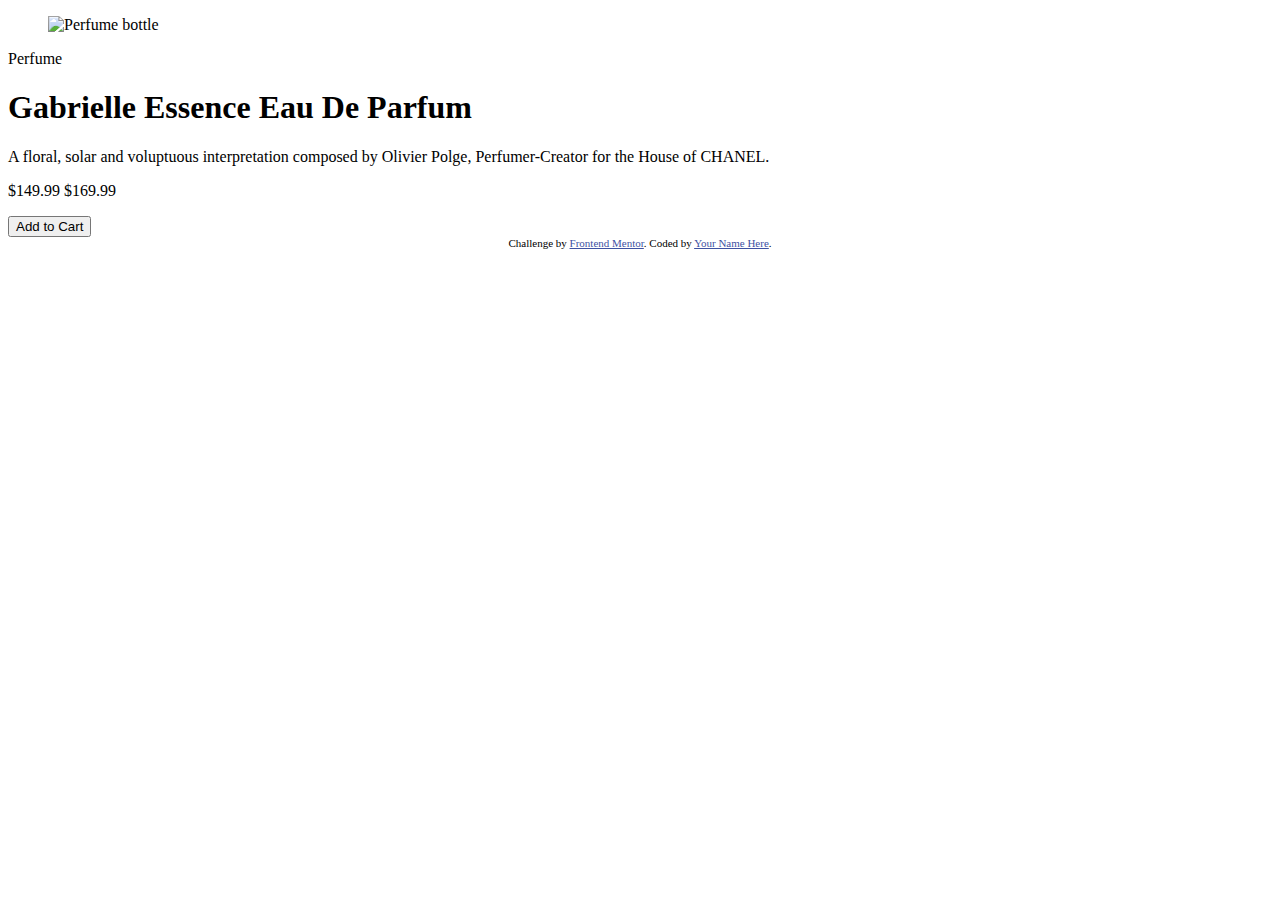
==== product-preview-card-component-main/index.html @ 826f0152 "Initial commit" ====
<!DOCTYPE html>
<html lang="en">
  <head>
    <meta charset="UTF-8" />
    <meta name="viewport" content="width=device-width, initial-scale=1.0" />
    <!-- displays site properly based on user's device -->
    <link rel="stylesheet" href="style.css" />
    <link
      rel="icon"
      type="image/png"
      sizes="32x32"
      href="./images/favicon-32x32.png"
    />

    <title>Frontend Mentor | Product preview card component</title>
  </head>
  <body>
    <main>
      <section>
        <figure>
          <img src="./images/image-product.jpg" alt="Perfume bottle" />
        </figure>
        <article>
          <p>Perfume</p>
          <h1>Gabrielle Essence Eau De Parfum</h1>
          <p>
            A floral, solar and voluptuous interpretation composed by Olivier
            Polge, Perfumer-Creator for the House of CHANEL.
          </p>
          <p>
            $149.99
            <span> $169.99 </span>
          </p>
          <button>Add to Cart</button>
        </article>
      </section>
    </main>
    <footer>
      <div class="attribution">
        Challenge by
        <a href="https://www.frontendmentor.io?ref=challenge" target="_blank"
          >Frontend Mentor</a
        >. Coded by <a href="#">Your Name Here</a>.
      </div>
    </footer>
  </body>
</html>
---- product-preview-card-component-main/style.css ----
@import url('https://fonts.googleapis.com/css2?family=Fraunces:ital,opsz,wght@0,9..144,100..900;1,9..144,100..900&family=Montserrat:ital,wght@0,100..900;1,100..900&display=swap');
:root{
  --Mobile: 375px;
  --Desktop: 1440px;
  
  --Dark-cyan: hsl(158, 36%, 37%);
  --Cream: hsl(30, 38%, 92%);
  
  --Very-dark-blue: hsl(212, 21%, 14%);
  --Dark-grayish-blue: hsl(228, 12%, 48%);
  --White: hsl(0, 0%, 100%);
  
  --Font-size-paragraph: 14px;
  
  --Family-montserrat: 'Montserrat', sans-serif;
  
  --Family-fraunces: 'Fraunces', sans-serif;
}

.attribution { 
  font-size: 11px; text-align: center; 
}
.attribution a { 
  color: hsl(228, 45%, 44%); 
}
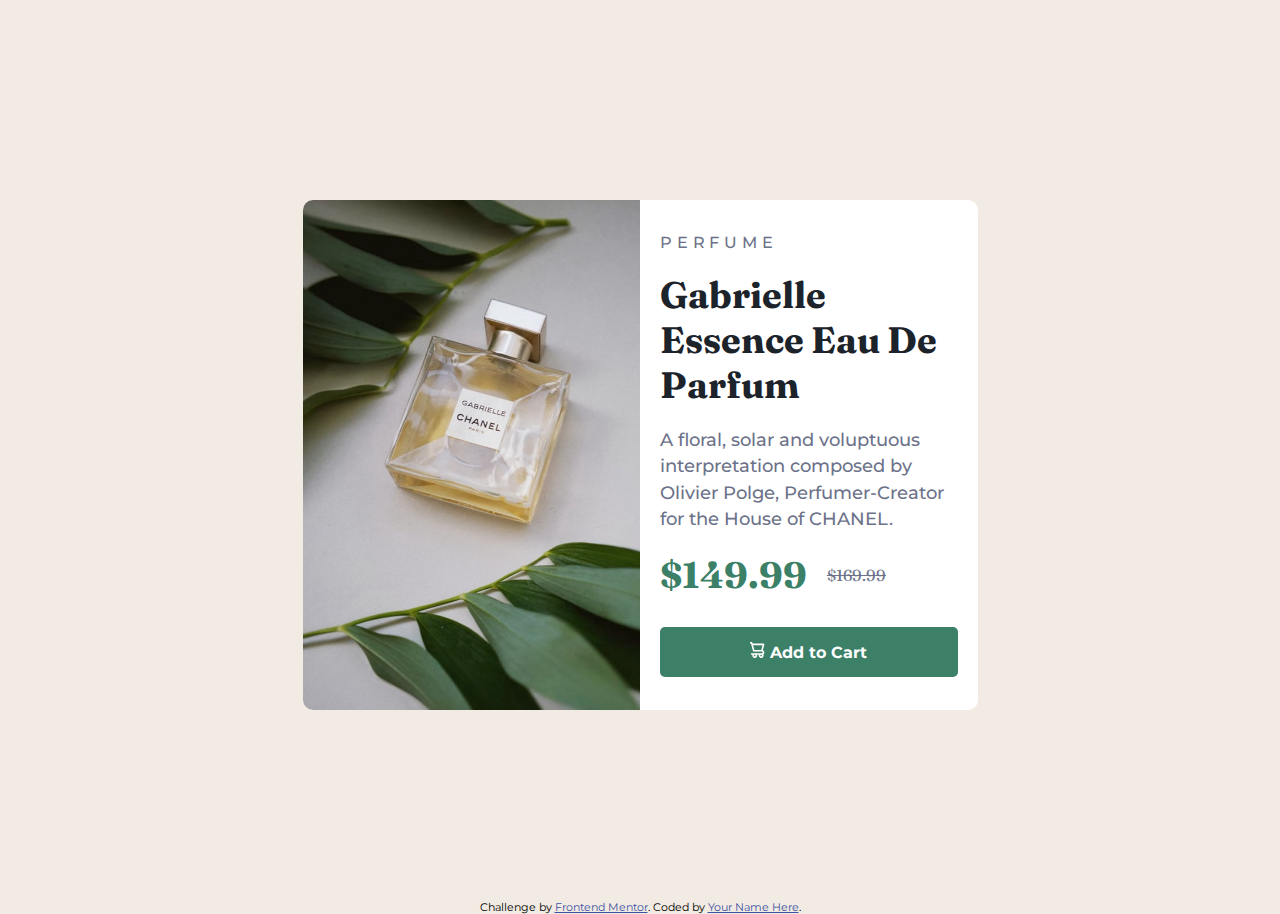
==== commit 798abe04: "message" ====
--- a/product-preview-card-component-main/index.html
+++ b/product-preview-card-component-main/index.html
@@ -3,7 +3,10 @@
   <head>
     <meta charset="UTF-8" />
     <meta name="viewport" content="width=device-width, initial-scale=1.0" />
-    <!-- displays site properly based on user's device -->
+    <meta
+      name="description"
+      content="Product preview card for Gabrielle Essence Eau De Parfum"
+    />
     <link rel="stylesheet" href="style.css" />
     <link
       rel="icon"
@@ -11,32 +14,49 @@
       sizes="32x32"
       href="./images/favicon-32x32.png"
     />
-
     <title>Frontend Mentor | Product preview card component</title>
   </head>
   <body>
     <main>
-      <section>
-        <figure>
-          <img src="./images/image-product.jpg" alt="Perfume bottle" />
-        </figure>
-        <article>
-          <p>Perfume</p>
-          <h1>Gabrielle Essence Eau De Parfum</h1>
-          <p>
+      <article class="product-card">
+        <div class="product-card__media">
+          <picture>
+            <source
+              srcset="./images/image-product-desktop.jpg"
+              media="(min-width: 768px)"
+            />
+            <source
+              srcset="./images/image-product-mobile.jpg"
+              media="(min-width: 300px)"
+            />
+            <img
+              src="./images/image-product-mobile.jpg"
+              alt="Gabrielle Essence perfume bottle lying flat on a table with green leaves decoration"
+            />
+          </picture>
+        </div>
+        <div class="product-card__content">
+          <p class="product-card__category">Perfume</p>
+          <h1 class="product-card__title">Gabrielle Essence Eau De Parfum</h1>
+          <p class="product-card__description">
             A floral, solar and voluptuous interpretation composed by Olivier
             Polge, Perfumer-Creator for the House of CHANEL.
           </p>
-          <p>
-            $149.99
-            <span> $169.99 </span>
-          </p>
-          <button>Add to Cart</button>
-        </article>
-      </section>
+          <div class="product-card__pricing">
+            <p class="visually-hidden">Current price:</p>
+            <span class="product-card__current-price">$149.99</span>
+            <p class="visually-hidden">Original price:</p>
+            <span class="product-card__original-price">$169.99</span>
+          </div>
+          <button class="product-card__button" type="button">
+            <img src="./images/icon-cart.svg" alt="" aria-hidden="true" />
+            Add to Cart
+          </button>
+        </div>
+      </article>
     </main>
     <footer>
-      <div class="attribution">
+      <div class="attribution" role="contentinfo">
         Challenge by
         <a href="https://www.frontendmentor.io?ref=challenge" target="_blank"
           >Frontend Mentor</a
--- a/product-preview-card-component-main/style.css
+++ b/product-preview-card-component-main/style.css
@@ -17,6 +17,162 @@
   --Family-fraunces: 'Fraunces', sans-serif;
 }
 
+*{
+  margin: 0;
+  padding: 0;
+  box-sizing: border-box;
+}
+
+body{
+  font-family: var(--Family-montserrat);
+  background-color: var(--Cream);
+}
+
+main {
+  padding: 10px;
+}
+
+.product-card {
+  display: flex;
+  flex-direction: column;
+  align-items: center;
+  background-color: var(--White);
+  border-radius: 10px;
+  overflow: hidden;
+  margin-top: 10px;
+  max-width: 675px;
+}
+
+.product-card__media {
+  width: 100%;
+  display: flex;
+}
+
+.product-card__media img {
+  width: 100%;
+  height: 100%;
+  object-fit: cover;
+}
+
+.product-card__content {
+  padding: 0 20px;
+  text-align: left;
+  height: 100%;
+}
+
+.product-card__category {
+  font-family: var(--Family-montserrat);
+  font-size: clamp(0.8rem, 0.3rem + 1vw, 1rem);
+  color: var(--Dark-grayish-blue);
+  text-transform: uppercase;
+  letter-spacing: 0.3rem;
+  font-weight: 500;
+  margin-bottom: 10px;
+  margin-top: 20px;
+}
+
+.product-card__title {
+  font-family: var(--Family-fraunces);
+  font-size: clamp(1.5rem, 1.5rem + 1vw, 3rem);
+  color: var(--Very-dark-blue);
+  margin-bottom: 10px;
+}
+
+.product-card__description {
+  font-size: clamp(0.9rem, 0.7rem + 1vw, 1.1rem);
+  color: var(--Dark-grayish-blue);
+  font-weight: 500;
+  line-height: 1.5;
+  margin-bottom: 20px;
+}
+
+.product-card__pricing {
+  display: flex;
+  gap: 20px;
+  align-items: center;
+  font-family: var(--Family-fraunces);
+  margin-bottom: 20px;
+}
+
+.product-card__current-price {
+  font-size: clamp(1.5rem, 1.5rem + 1vw, 2.5rem);
+  color: var(--Dark-cyan);
+  font-weight: 700;
+}
+
+.product-card__original-price {
+  font-size: clamp(0.5rem, 0.8rem + 1vw, 1rem);
+  color: var(--Dark-grayish-blue);
+  text-decoration: line-through;
+}
+
+.visually-hidden {
+  position: absolute;
+  width: 1px;
+  height: 1px;
+  padding: 0;
+  margin: -1px;
+  overflow: hidden;
+  clip: rect(0, 0, 0, 0);
+  white-space: nowrap;
+  border-width: 0;
+}
+
+.product-card__button {
+  font-family: var(--Family-montserrat);
+  font-size: clamp(0.5rem, 0.8rem + 1vw, 1rem);
+  color: var(--White);
+  background-color: var(--Dark-cyan);
+  border: none;
+  border-radius: 5px;
+  padding: 15px 25px;
+  cursor: pointer;
+  transition: background-color 0.3s;
+  width: 100%;
+  font-weight: 700;
+  margin-bottom: 20px;
+}
+
+.product-card__button:hover {
+  background-color: hsl(158, 35%, 19%);
+}
+
+@media screen and (min-width: 768px) {
+  main {
+    display: flex;
+    justify-content: center;
+    align-items: center;
+    height: 100vh;
+  }
+  .product-card {
+    flex-direction: row;
+  }
+
+  .product-card__media {
+    width: 50%;
+  }
+
+  .product-card__content {
+    width: 50%;
+  }
+
+  .product-card__category {
+    margin-bottom: 20px;
+  }
+
+  .product-card__title {
+    margin-bottom: 20px;
+  }
+
+  .product-card__description {
+    margin-bottom: 20px;
+  }
+
+  .product-card__pricing {
+    margin-bottom: 30px;
+  }
+}
+
 .attribution { 
   font-size: 11px; text-align: center; 
 }
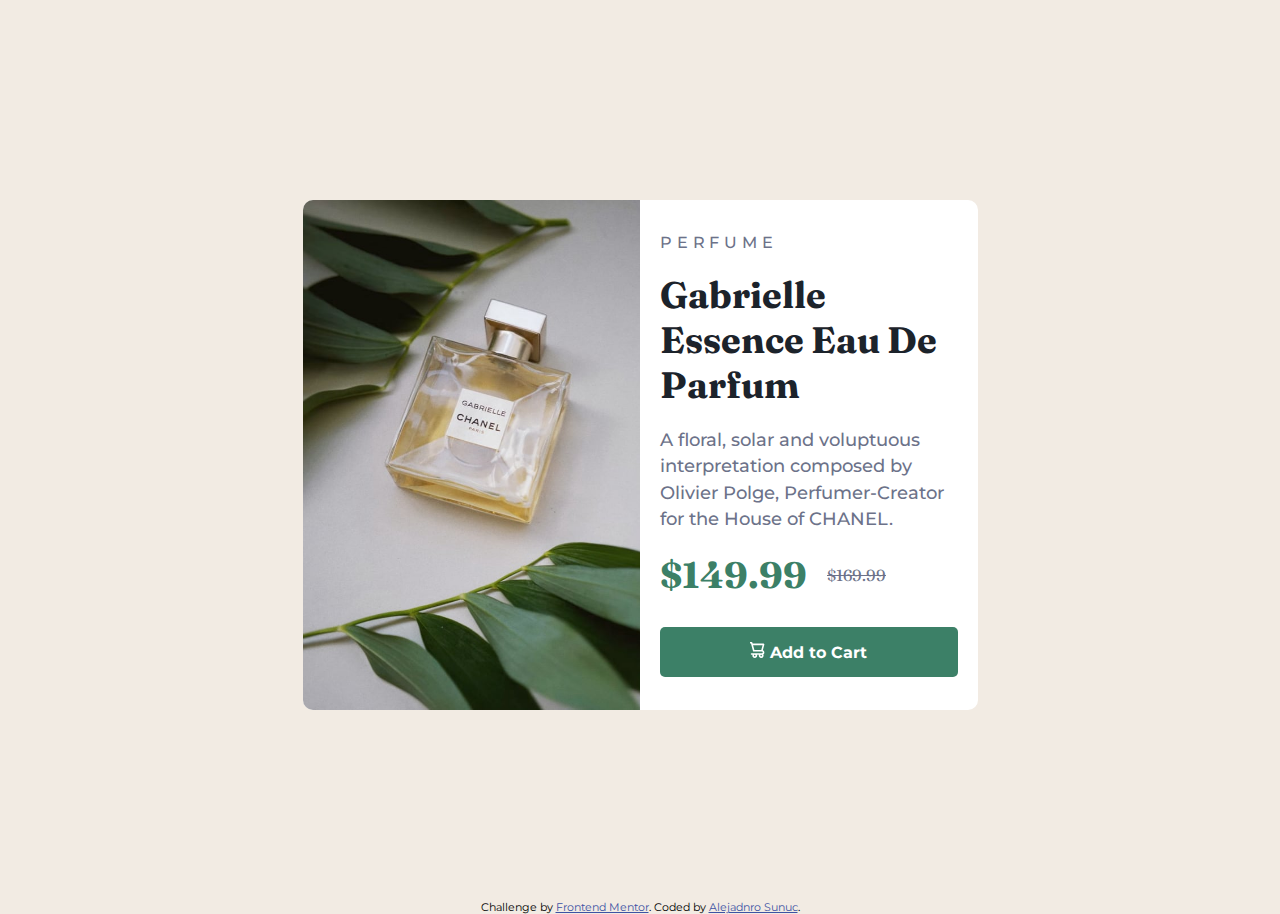
==== commit 6845fdf3: "Update footer attribution with correct name and link" ====
--- a/product-preview-card-component-main/index.html
+++ b/product-preview-card-component-main/index.html
@@ -56,11 +56,14 @@
       </article>
     </main>
     <footer>
-      <div class="attribution" role="contentinfo">
+      <div class="attribution">
         Challenge by
         <a href="https://www.frontendmentor.io?ref=challenge" target="_blank"
           >Frontend Mentor</a
-        >. Coded by <a href="#">Your Name Here</a>.
+        >. Coded by
+        <a href="https://www.github.com/AlejandroIMP" target="_blank"
+          >Alejadnro Sunuc</a
+        >.
       </div>
     </footer>
   </body>
